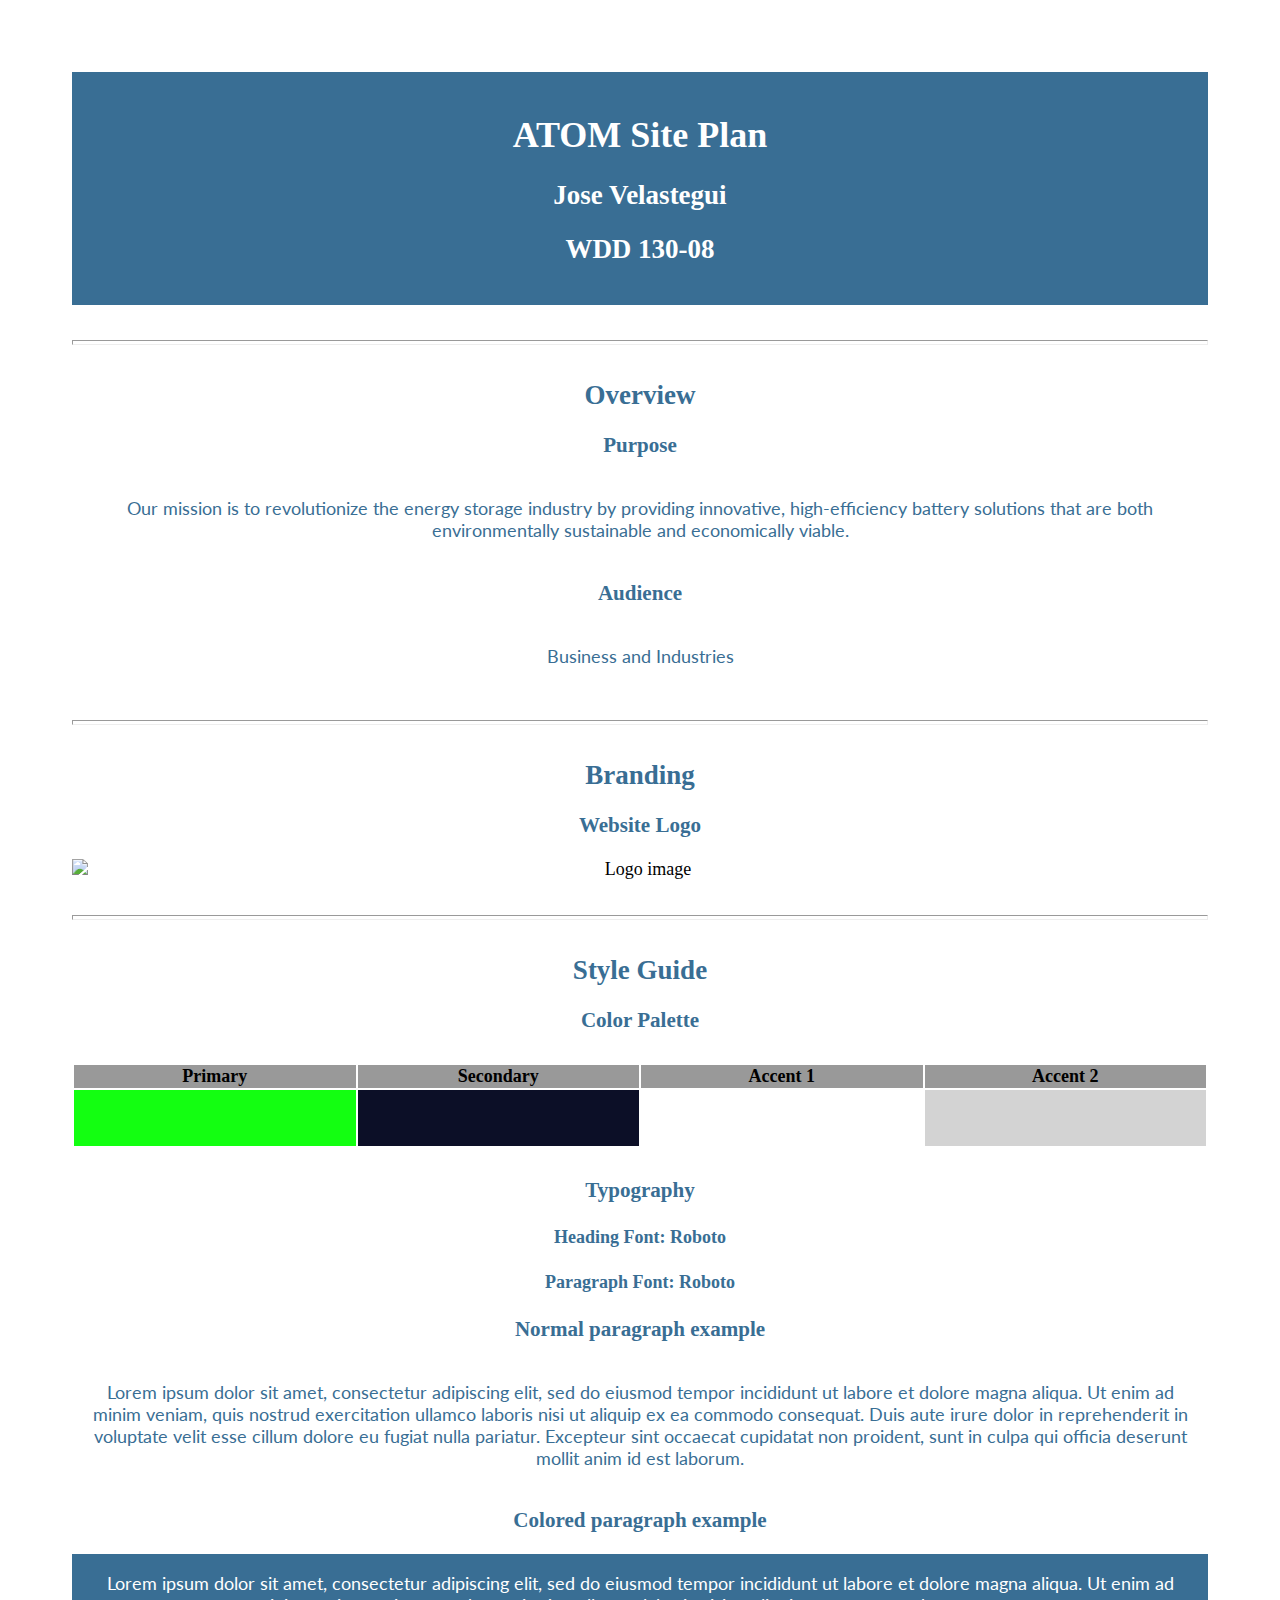
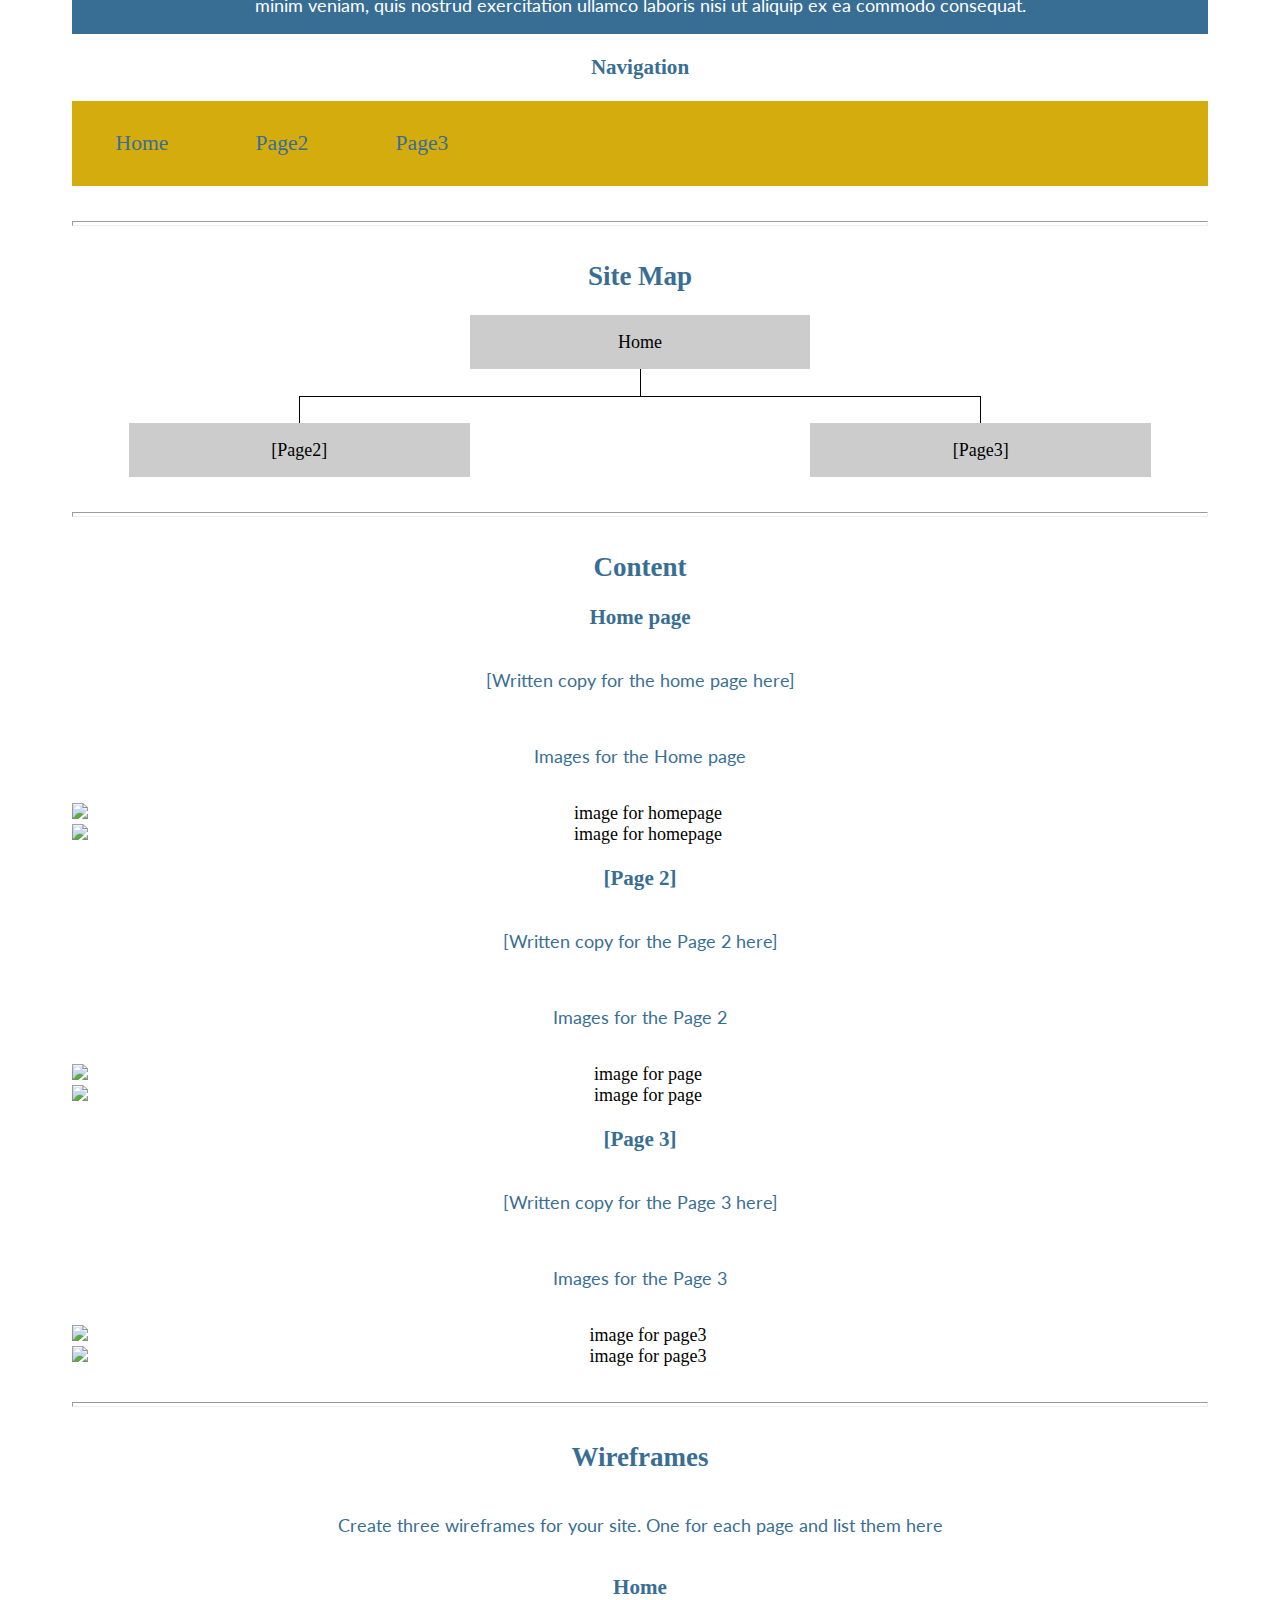
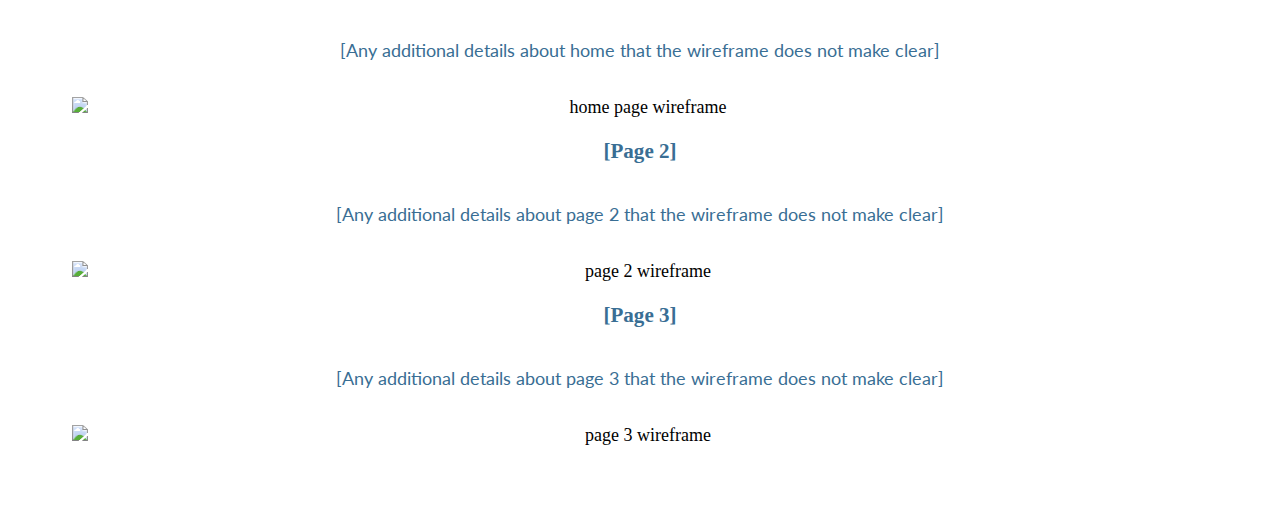
==== batteries/site-plan.html @ 7fd63aa9 "Site plane batteries" ====
<!DOCTYPE html>
<html lang="en-us">
    
  <head>
    <meta charset="utf-8">
    <title>Site Plan</title>
    <link type="text/css" rel="stylesheet" href="styles/site-plan.css">
  </head>

  <body>
    <header>
      <h1>ATOM Site Plan</h1>
      <h2>Jose Velastegui</h2>
      <h2>WDD 130-08</h2>
      <!-- In the header above, add the name or your site, your name and class number. For example if you are in section 3 you would put WDD 130.03 -->
    </header>
    <main>

      <!-- ------------------------Steps 2-3------------------------------ -->
      <hr>
      <h2>Overview</h2>
      <h3>Purpose</h3>
      <p>Our mission is to revolutionize the energy storage industry by providing innovative, high-efficiency battery solutions that are both environmentally sustainable and economically viable.</p>  <!-- change this -->


      <h3>Audience</h3>
      <p>Business and Industries</p>  <!-- change this -->

      <hr>
      <h2>Branding</h2>
      <h3>Website Logo</h3>
      <!-- Replace this with some sort of logo for your site.  A logo can be as simple as the name of your site in a nice font :) -->
      <img src="C:\Users\jose4\Documents\BYU\wdd130\batteries\images\2a39c949f693456dbe14bd95f2259e54-free.png" alt="Logo image">
      <hr>
      <h2>
        Style Guide
      </h2>

      <!-- ------------------------Steps 4-8------------------------------ -->

      <h3>
        Color Palette
      </h3>
      <!--  The colors you choose for a website are one of the most important decisions you will make. Follow the instructions on the activity in iLearn. You should have at least 2 colors but do not have to fill in all 4 if you do not need them.  -->

      <table class="colors">
        <tr><th>Primary</th><th>Secondary</th><th>Accent 1</th><th>Accent 2</th></tr>
        <!-- Switch to the site-plan.css file and change your colors there. -->
        <tr><td class="primary"></td><td class="secondary"></td><td class="accent1"></td><td class="accent2"></td></tr>
      </table>

      <!-- ------------------------Step 9------------------------------ -->

      <h3>
        Typography
      </h3>
      <!-- Choose a font for your paragraphs (body copy) and headlines. What font(s) have you chosen? Why did you choose what you did?  Make sure to review the list of web safe fonts at W3Schools.org as a starting point.  Think also about which of your colors above you might use for background and font colors. -->

      <h4>
        Heading Font: Roboto  <!-- change this -->
      </h4>
      <h4>
        Paragraph Font: Roboto  <!-- change this -->
      </h4>
      <h3>
        Normal paragraph example
      </h3>
      <p>
        Lorem ipsum dolor sit amet, consectetur adipiscing elit, sed do eiusmod tempor incididunt ut labore et dolore magna aliqua. Ut enim ad minim veniam, quis nostrud exercitation ullamco laboris nisi ut aliquip ex ea commodo consequat. Duis aute irure dolor in reprehenderit in voluptate velit esse cillum dolore eu fugiat nulla pariatur. Excepteur sint occaecat cupidatat non proident, sunt in culpa qui officia deserunt mollit anim id est laborum.
      </p>
      <h3>
        Colored paragraph example
      </h3>
      <p class="colored">
        Lorem ipsum dolor sit amet, consectetur adipiscing elit, sed do eiusmod tempor incididunt ut labore et dolore magna aliqua. Ut enim ad minim veniam, quis nostrud exercitation ullamco laboris nisi ut aliquip ex ea commodo consequat. 
      </p>

      <!-- ------------------------Step 10------------------------------ -->

      <h3>
        Navigation
      </h3>
      <!-- Think about how you want your navigation bar to look. In the site-plan.css file change the colors to your colors to get the look you desire. --> 
      <nav>
        <a href="#">Home</a>
        <a href="#">Page2</a>
        <a href="#">Page3</a>
      </nav>
      <hr>
      <h2>
        Site Map
      </h2>
      <div class="sitemap">
        <div class="sm-home">
          Home
        </div>
        <div class="sm-page2">
          [Page2] <!-- change this -->
        </div>
        <div class="sm-page3">
          [Page3]  <!-- change this -->
        </div>

        <div class="top">
          &nbsp;
        </div>
        <div class="left">
          &nbsp;
        </div>
        <div class="right">
          &nbsp;
        </div>

      </div>

      <!-- --------Content Section -------------- -->
      <hr>
      <h2>
        Content
      </h2>
      <h3>Home page</h3>
      <p>
        [Written copy for the home page here]
      </p>
      <p>Images for the Home page</p>
        <img src="#" alt="image for homepage">
        <img src="#" alt="image for homepage">

      </ul>
      <h3>[Page 2]</h3>
      <p>
        [Written copy for the Page 2 here]
      </p>
      <p>Images for the Page 2</p>
        <img src="#" alt="image for page">
        <img src="#" alt="image for page">

      </ul>
      <h3>[Page 3]</h3>
      <p>
        [Written copy for the Page 3 here]
      </p>
      <p>Images for the Page 3</p>
        <img src="#" alt="image for page3">
        <img src="#" alt="image for page3">

      </ul>
      <hr>
      <h2>
        Wireframes
      </h2>
      <p>
        Create three wireframes for your site. One for each page and list them here</p>

      <h3>Home</h3>
      <p>         
        [Any additional details about home that the wireframe does not make clear]
      </p>
      <img src="#" alt="home page wireframe">

      <h3>[Page 2]</h3>
      <p>         
        [Any additional details about page 2 that the wireframe does not make clear]
      </p>
      <img src="#" alt="page 2 wireframe">

      <h3>[Page 3]</h3>
      <p>         
        [Any additional details about page 3 that the wireframe does not make clear]
      </p>
      <img src="#" alt="page 3 wireframe">
    </main>
  </body>

</html>
---- batteries/styles/site-plan.css ----
/* if you are using any Google fonts change the font names below to your fonts. 
Any spaces in your font name should be replaced with a +. 
Fonts are separated by a | */
@import url("https://fonts.googleapis.com/css?family=IM+Fell+French+Canon+SC|Lato");

:root {
  /* change the values below to your colors from your palette */
  --primary-color: #13ff11;
  --secondary-color: #0c0f27;
  --accent1-color: white;
  --accent2-color: #d3d3d3;

  /* change the values below to your chosen font(s) */
  --heading-font: "IM Fell French Canon SC";
  --paragraph-font: Lato, Helvetica, sans-serif;

  /* these colors below should be chosen from among your palette colors above */
  --headline-color-on-white: #396e94; /* headlines on a white background */
  --headline-color-on-color: white; /* headlines on a colored background */
  --paragraph-color-on-white: #396e94; /* paragraph text on a white background */
  --paragraph-color-on-color: white; /* paragraph text on a colored background */
  --paragraph-background-color: #396e94;
  --nav-link-color: #396e94;
  --nav-background-color: #d4ac0d;
  --nav-hover-link-color: white;
  --nav-hover-background-color: #396e94;
}

/*  Look around below...but DON'T CHANGE ANYTHING! */

body {
  max-width: 1200px;
  margin: 0 auto;
  padding: 4em;
  font-size: 18px;
  text-align: center;
}
img {
  display: block;
  margin: 0 auto;
}
h1,
h2,
h3,
h4,
h5,
h6 {
  font-family: var(--heading-font);
  color: var(--headline-color-on-white);
}
h2 {
  text-align: center;
}
hr {
  height: 3px;
  margin: 35px 0;
  background: var(--accent1-color);
}
header {
  padding: 1em;
  text-align: center;
  color: var(--headline-color-on-color);
  background-color: var(--paragraph-background-color);
}
header > h1,
header > h2 {
  color: var(--headline-color-on-color);
}

p {
  font-family: var(--paragraph-font);
  color: var(--paragraph-color-on-white);
  padding: 1em;
}
.colors {
  width: 100%;
  min-width: 350px;
  margin: 30px auto;
  text-align: center;
}
.colors th {
  background-color: #999;
}
.colors td {
  width: 25%;
  height: 3em;
}

.primary {
  background-color: var(--primary-color);
}
.secondary {
  background-color: var(--secondary-color);
}
.accent1 {
  background-color: var(--accent1-color);
}
.accent2 {
  background-color: var(--accent2-color);
}

p.colored {
  background-color: var(--paragraph-background-color);
  color: var(--paragraph-color-on-color);
}

nav {
  background-color: var(--nav-background-color);
  line-height: 3em;
  text-align: center;
  font-size: 1.2em;
}
nav {
  list-style-type: none;
  display: flex;
}
nav a {
  padding: 1em;
  min-width: 120px;
  text-decoration: none;
  padding: 10px;
}
nav a:link,
nav a:visited {
  color: var(--nav-link-color);
}
nav a:hover {
  color: var(--nav-hover-link-color);
  background-color: var(--nav-hover-background-color);
}

.sitemap {
  display: grid;
  justify-content: center;

  grid-template-columns: repeat(6, 15%);
  grid-template-rows: 3em 1.5em 1.5em 3em;
  grid-template-areas:
    ". . home home . ."
    ". . . top . ."
    ". left left right right ."
    "page2 page2 . . page3 page3";
}
.sitemap > div {
  text-align: center;
}
.sm-home {
  grid-area: home;
  background-color: #ccc;
  line-height: 3em;
}
.sm-page2 {
  grid-area: page2;
  background-color: #ccc;
  line-height: 3em;
}
.sm-page3 {
  grid-area: page3;
  background-color: #ccc;
  line-height: 3em;
}

.top {
  grid-area: top;
  border-left: 1px solid;
}

.left {
  grid-area: left;
  border-top: 1px solid;
  border-left: 1px solid;
}

.right {
  grid-area: right;
  border-top: 1px solid;
  border-right: 1px solid;
}
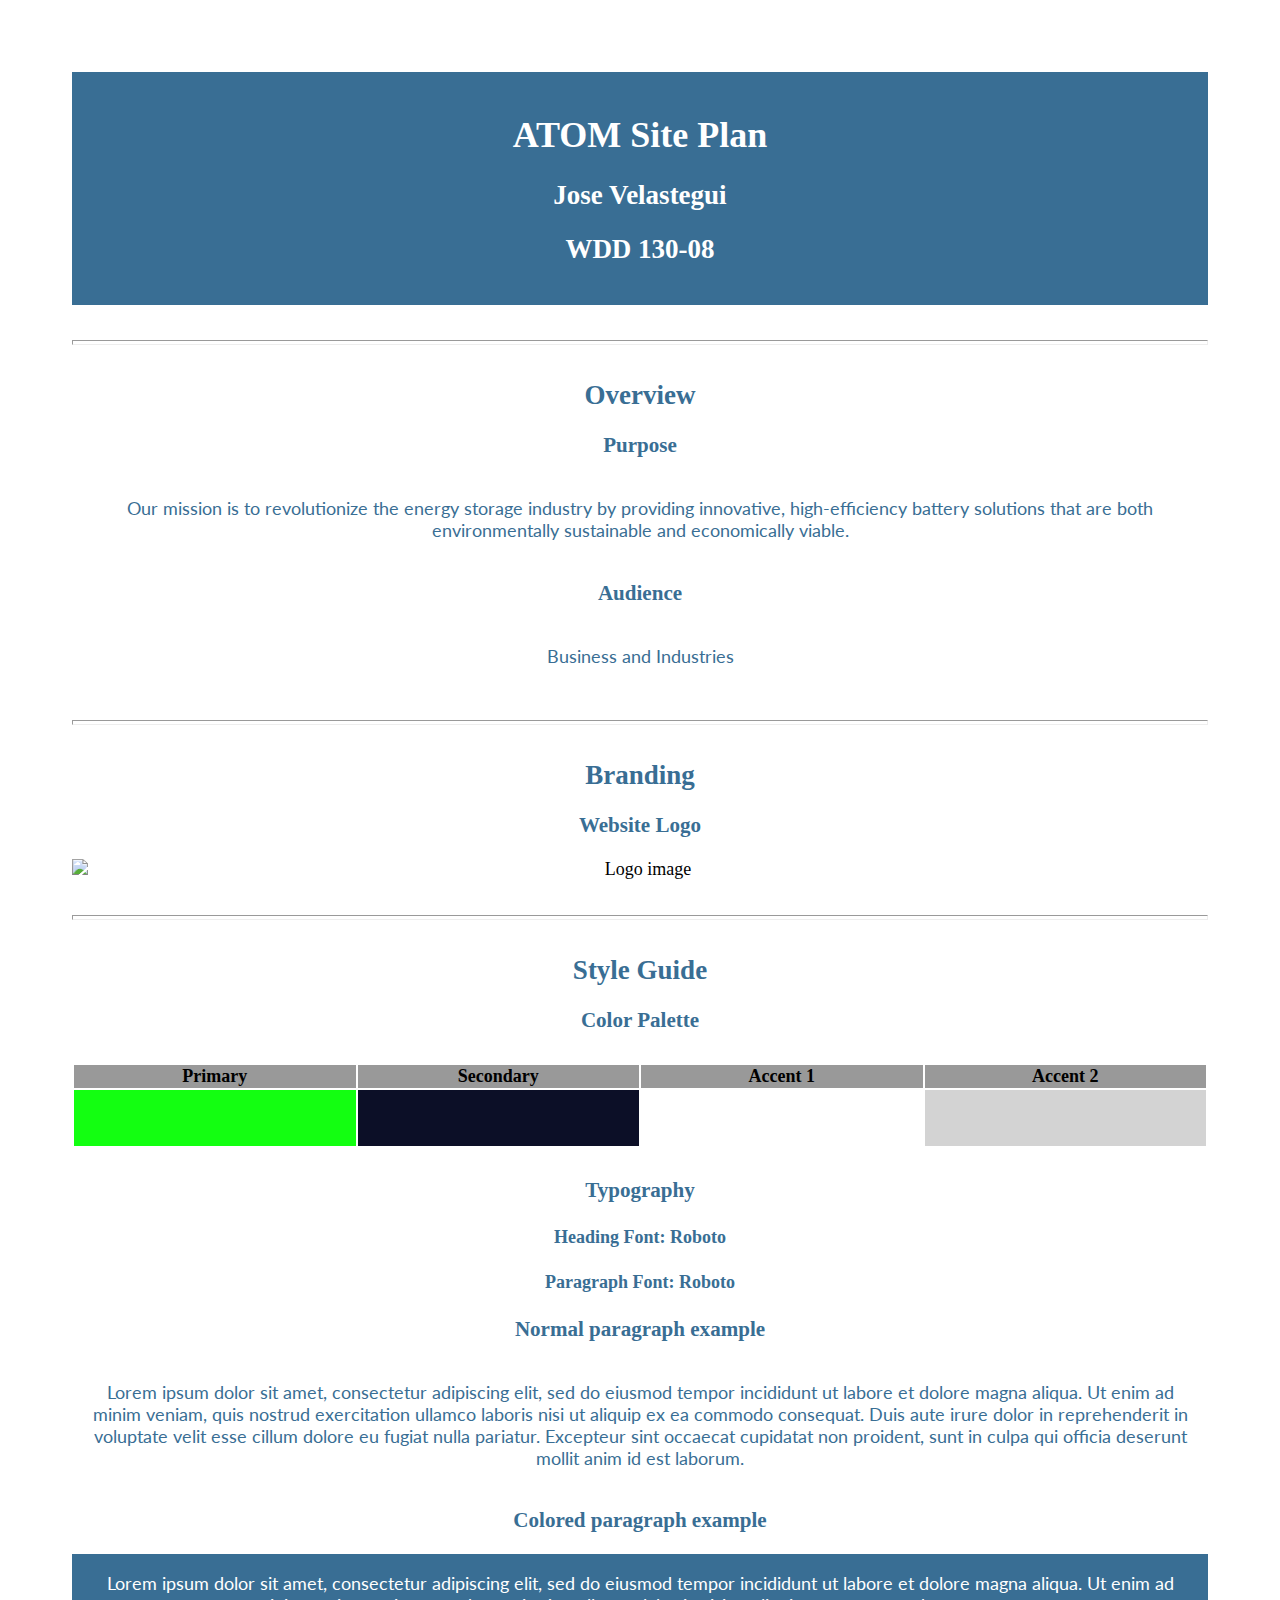
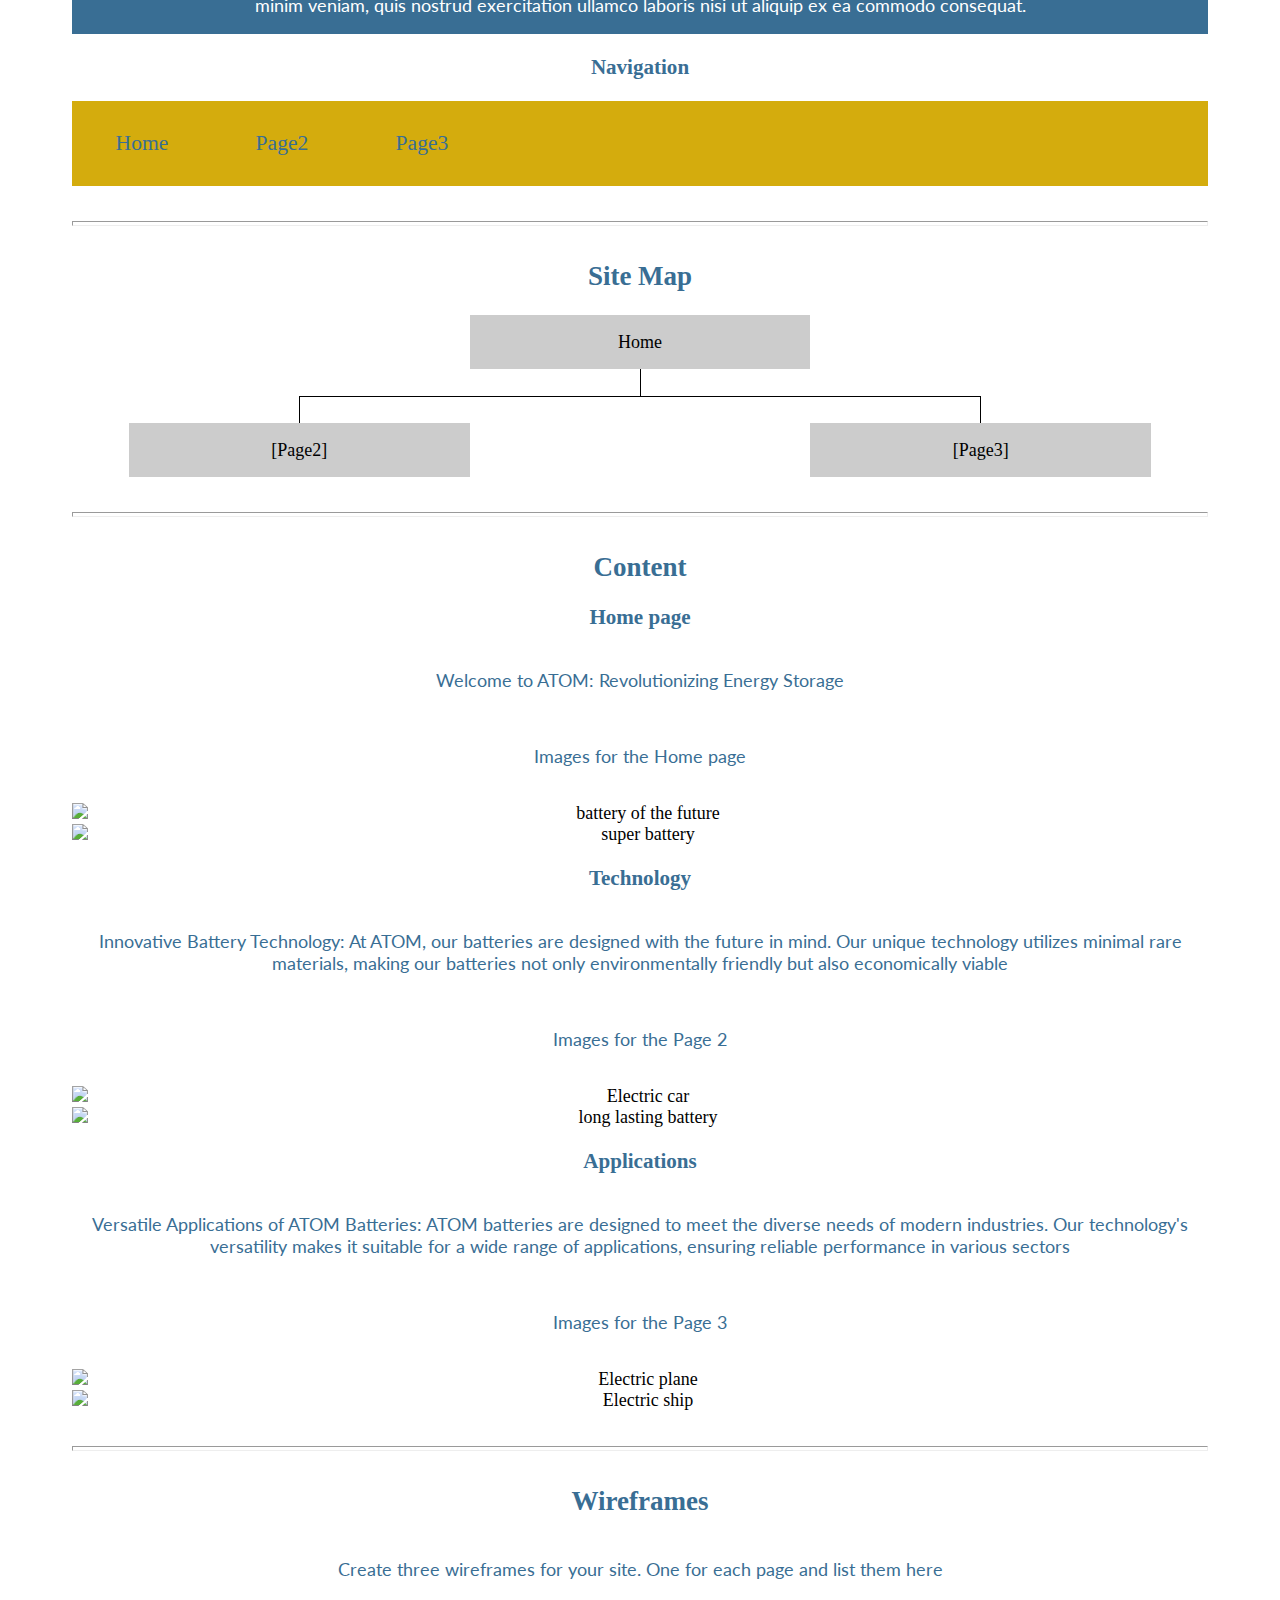
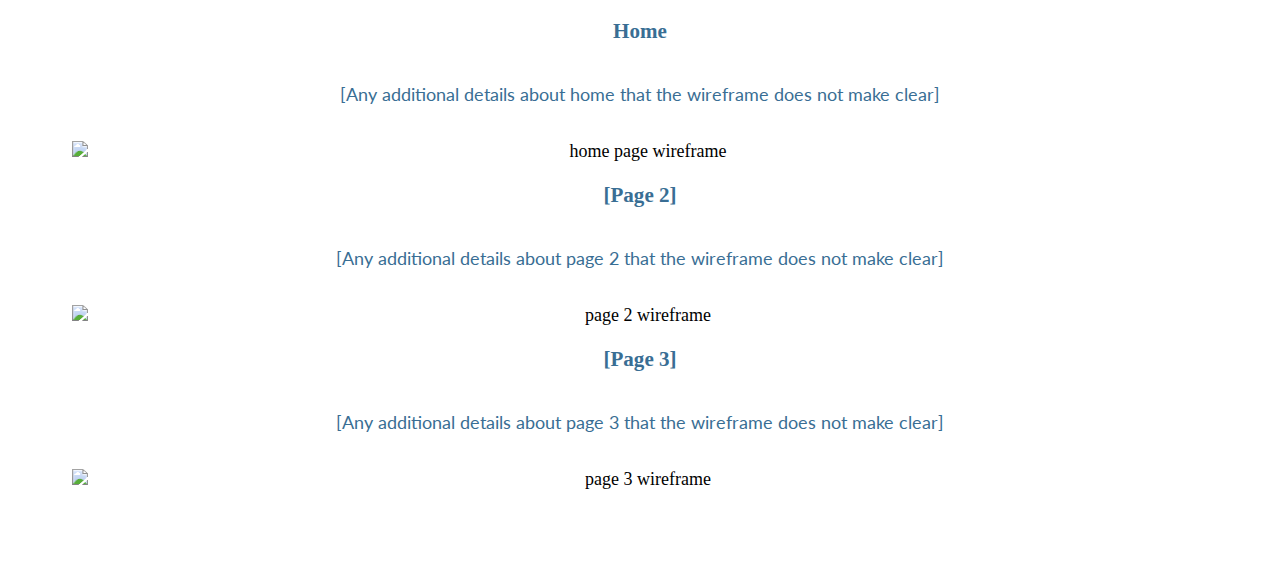
==== commit 4610135f: "Content" ====
--- a/batteries/site-plan.html
+++ b/batteries/site-plan.html
@@ -31,7 +31,7 @@
       <h2>Branding</h2>
       <h3>Website Logo</h3>
       <!-- Replace this with some sort of logo for your site.  A logo can be as simple as the name of your site in a nice font :) -->
-      <img src="C:\Users\jose4\Documents\BYU\wdd130\batteries\images\2a39c949f693456dbe14bd95f2259e54-free.png" alt="Logo image">
+      <img src="C:\Users\jose4\Documents\BYU\wdd130\batteries\images\logo.png" alt="Logo image">
       <hr>
       <h2>
         Style Guide
@@ -53,6 +53,7 @@
       <!-- ------------------------Step 9------------------------------ -->
 
       <h3>
+
         Typography
       </h3>
       <!-- Choose a font for your paragraphs (body copy) and headlines. What font(s) have you chosen? Why did you choose what you did?  Make sure to review the list of web safe fonts at W3Schools.org as a starting point.  Think also about which of your colors above you might use for background and font colors. -->
@@ -121,29 +122,29 @@
       </h2>
       <h3>Home page</h3>
       <p>
-        [Written copy for the home page here]
+        Welcome to ATOM: Revolutionizing Energy Storage
       </p>
       <p>Images for the Home page</p>
-        <img src="#" alt="image for homepage">
-        <img src="#" alt="image for homepage">
+        <img src="C:\Users\jose4\Documents\BYU\wdd130\batteries\images\battery2.jpg" alt="battery of the future">
+        <img src="C:\Users\jose4\Documents\BYU\wdd130\batteries\images\battery3.jpg" alt="super battery">
 
       </ul>
-      <h3>[Page 2]</h3>
+      <h3>Technology</h3>
       <p>
-        [Written copy for the Page 2 here]
+        Innovative Battery Technology: At ATOM, our batteries are designed with the future in mind. Our unique technology utilizes minimal rare materials, making our batteries not only environmentally friendly but also economically viable 
       </p>
       <p>Images for the Page 2</p>
-        <img src="#" alt="image for page">
-        <img src="#" alt="image for page">
+        <img src="C:\Users\jose4\Documents\BYU\wdd130\batteries\images\car.jpg" alt="Electric car">
+        <img src="C:\Users\jose4\Documents\BYU\wdd130\batteries\images\battery1.png" alt="long lasting battery">
 
       </ul>
-      <h3>[Page 3]</h3>
+      <h3>Applications</h3>
       <p>
-        [Written copy for the Page 3 here]
+        Versatile Applications of ATOM Batteries: ATOM batteries are designed to meet the diverse needs of modern industries. Our technology's versatility makes it suitable for a wide range of applications, ensuring reliable performance in various sectors
       </p>
       <p>Images for the Page 3</p>
-        <img src="#" alt="image for page3">
-        <img src="#" alt="image for page3">
+        <img src="C:\Users\jose4\Documents\BYU\wdd130\batteries\images\plane.jpeg" alt="Electric plane">
+        <img src="C:\Users\jose4\Documents\BYU\wdd130\batteries\images\ship.jpg" alt="Electric ship">
 
       </ul>
       <hr>
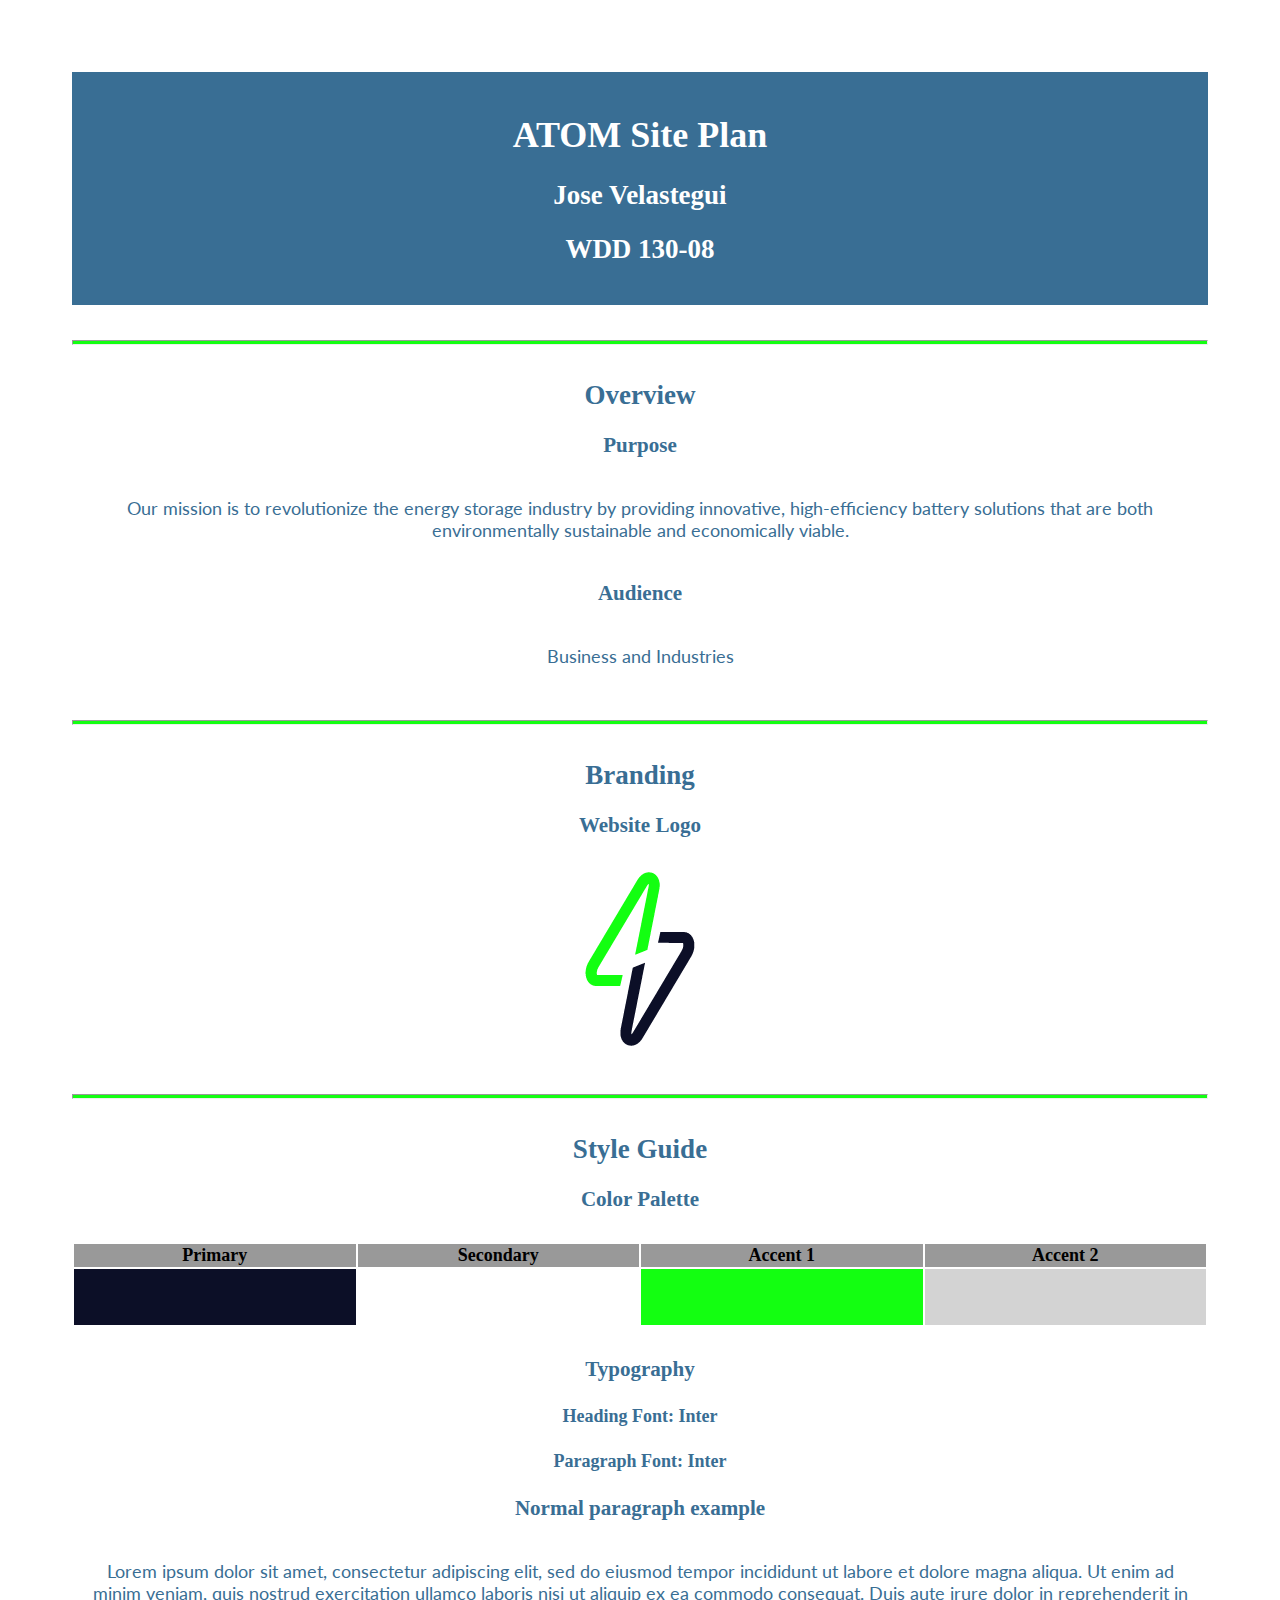
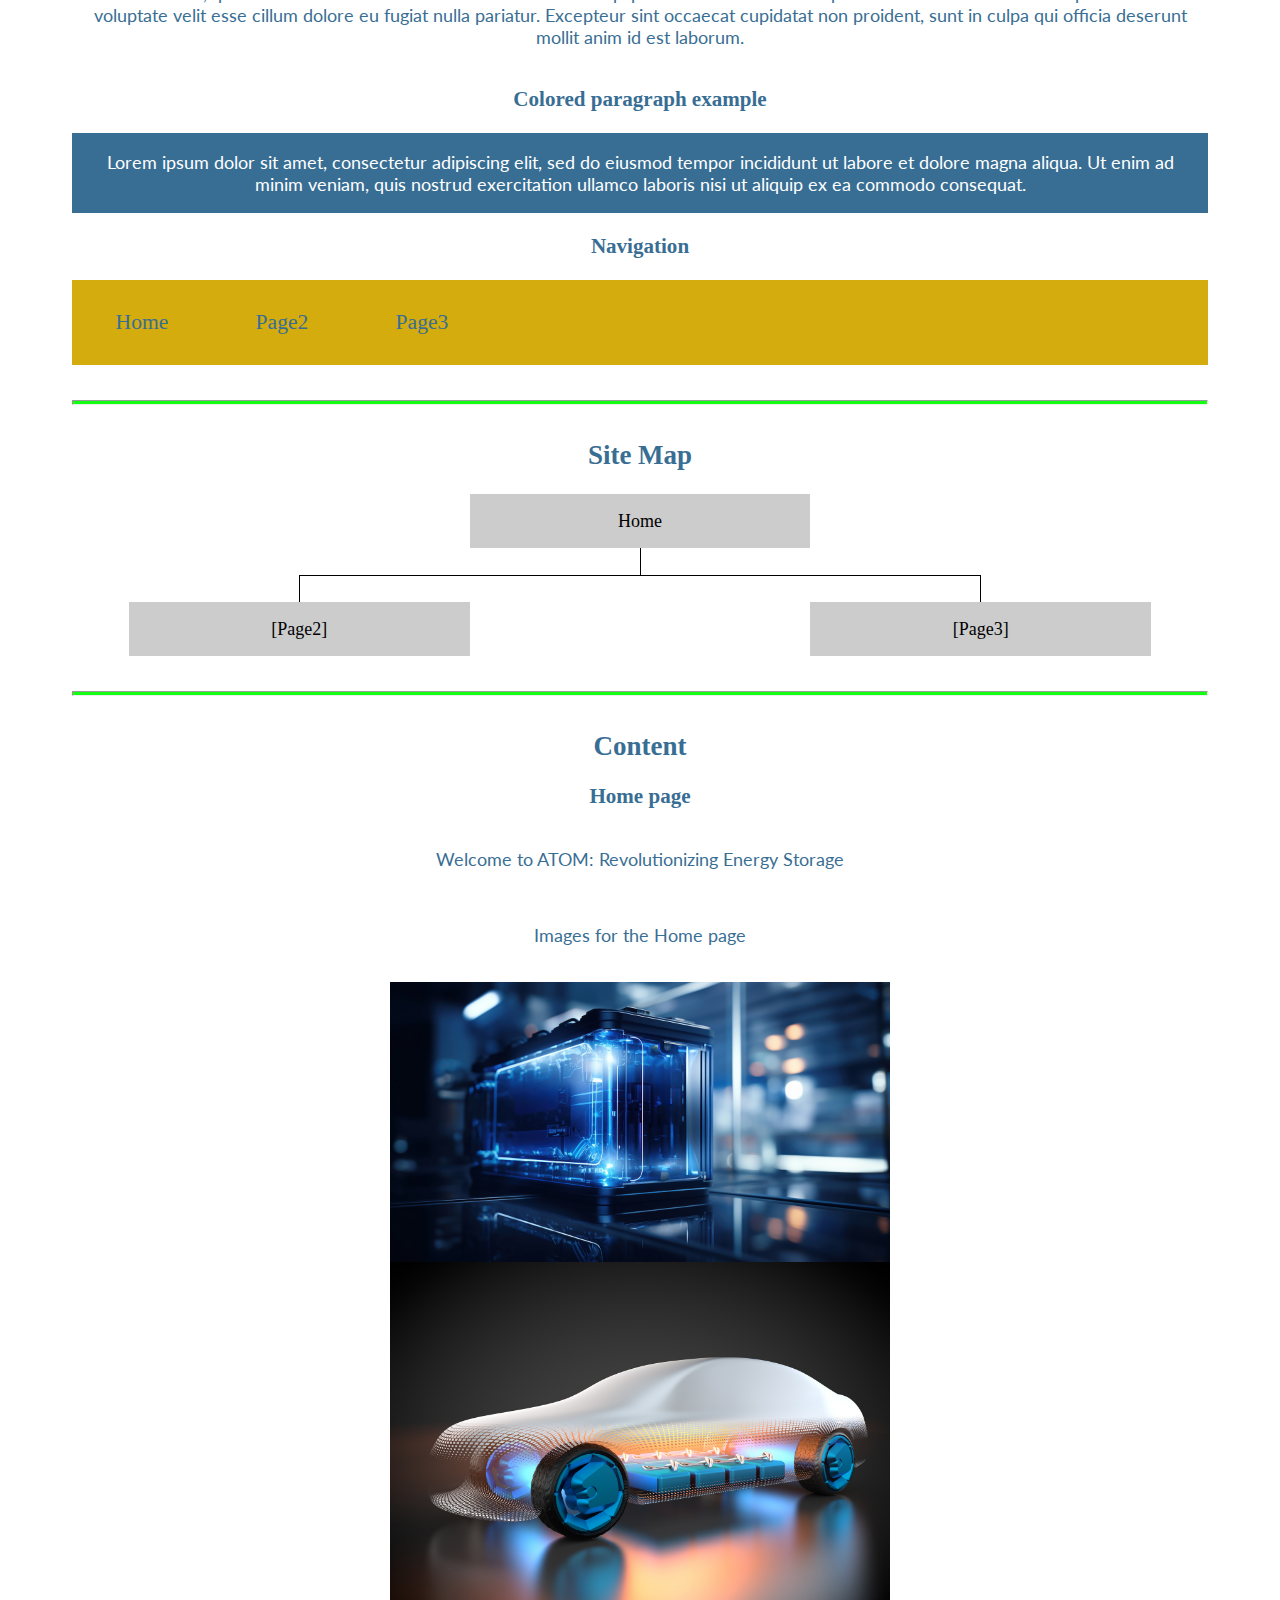
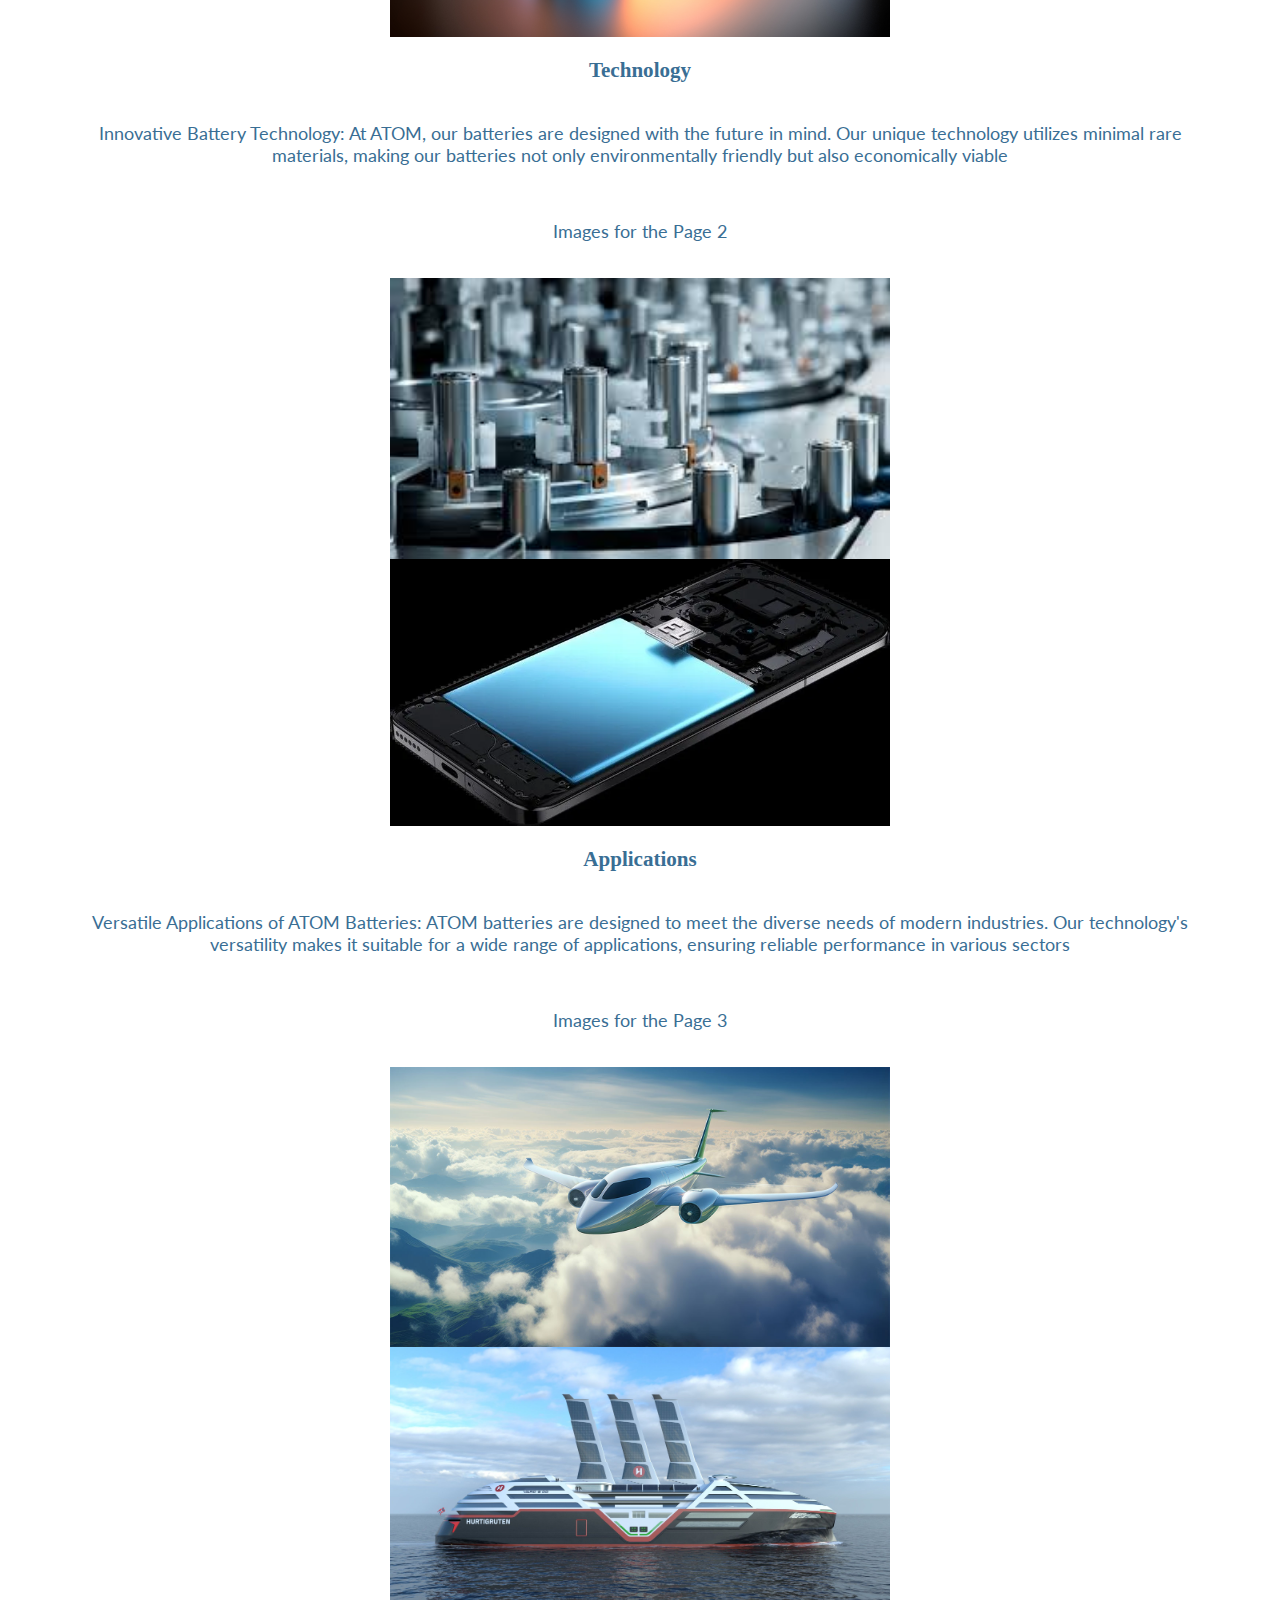
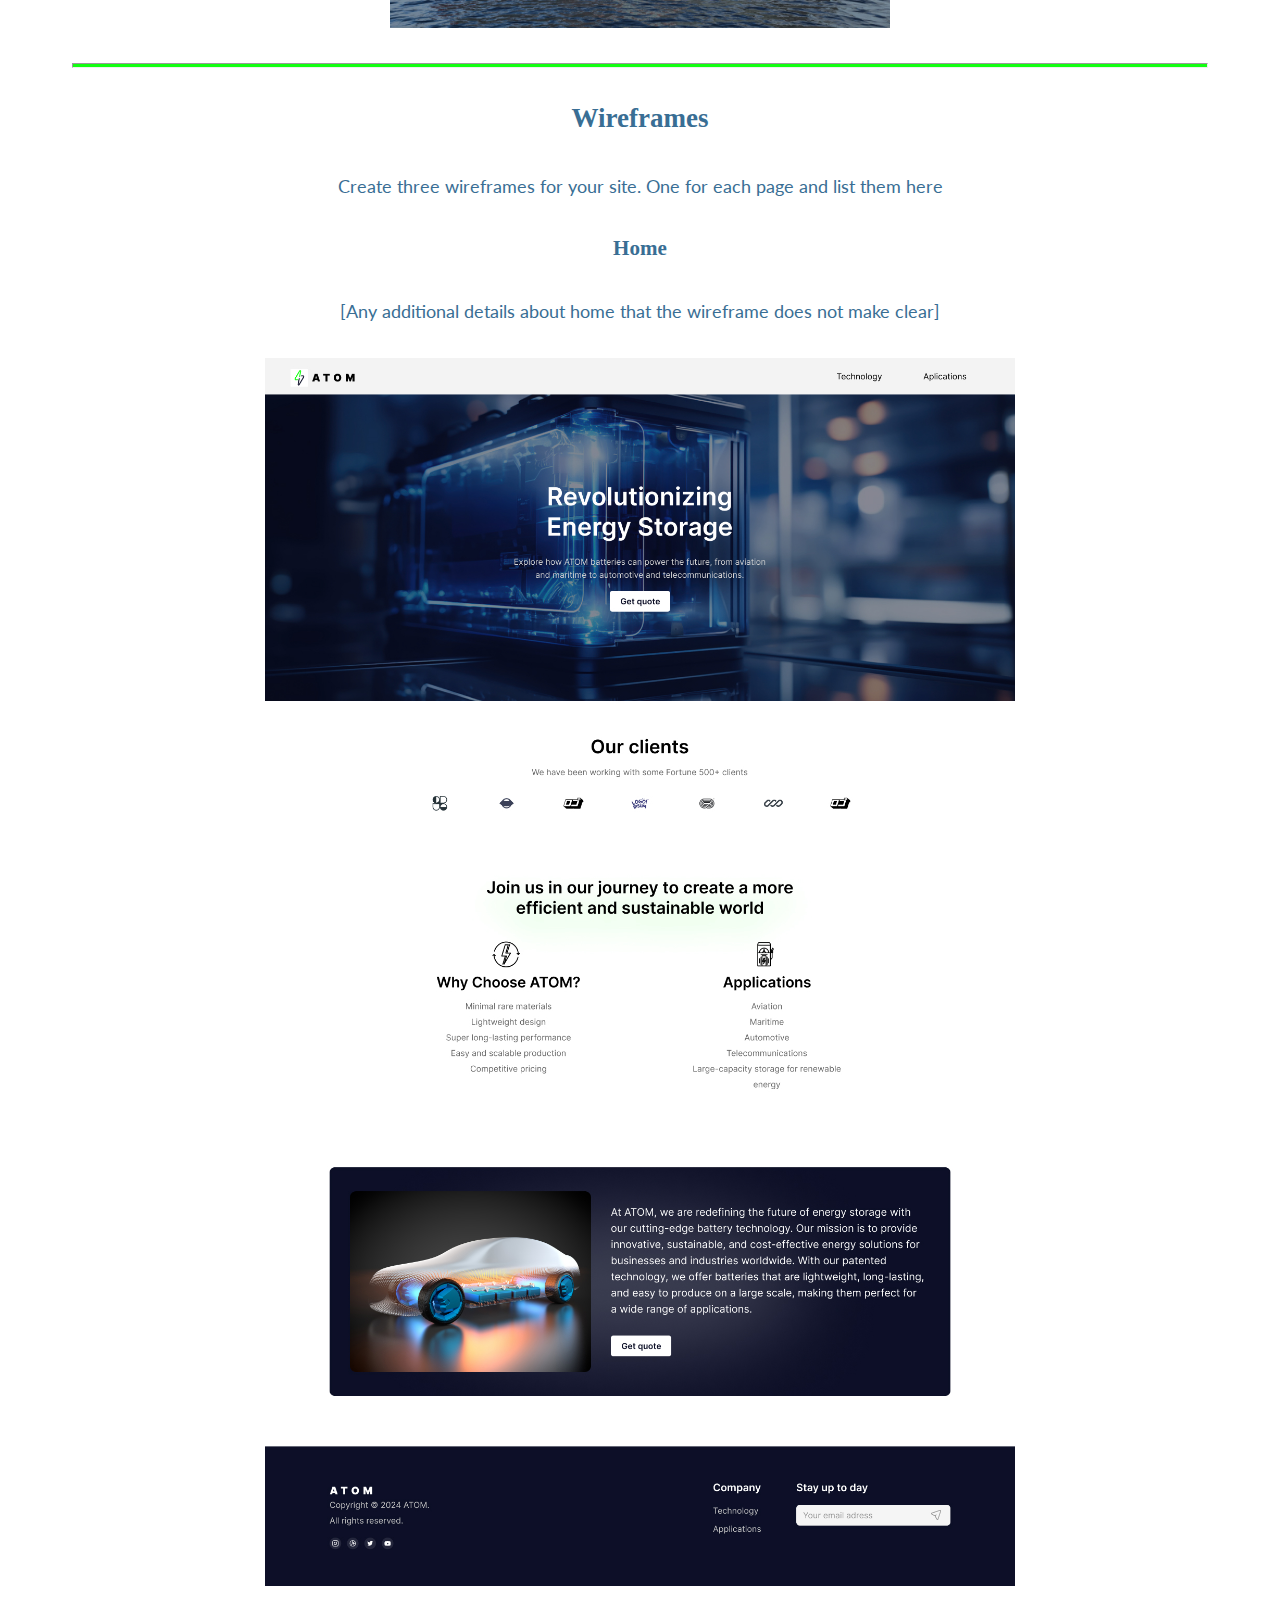
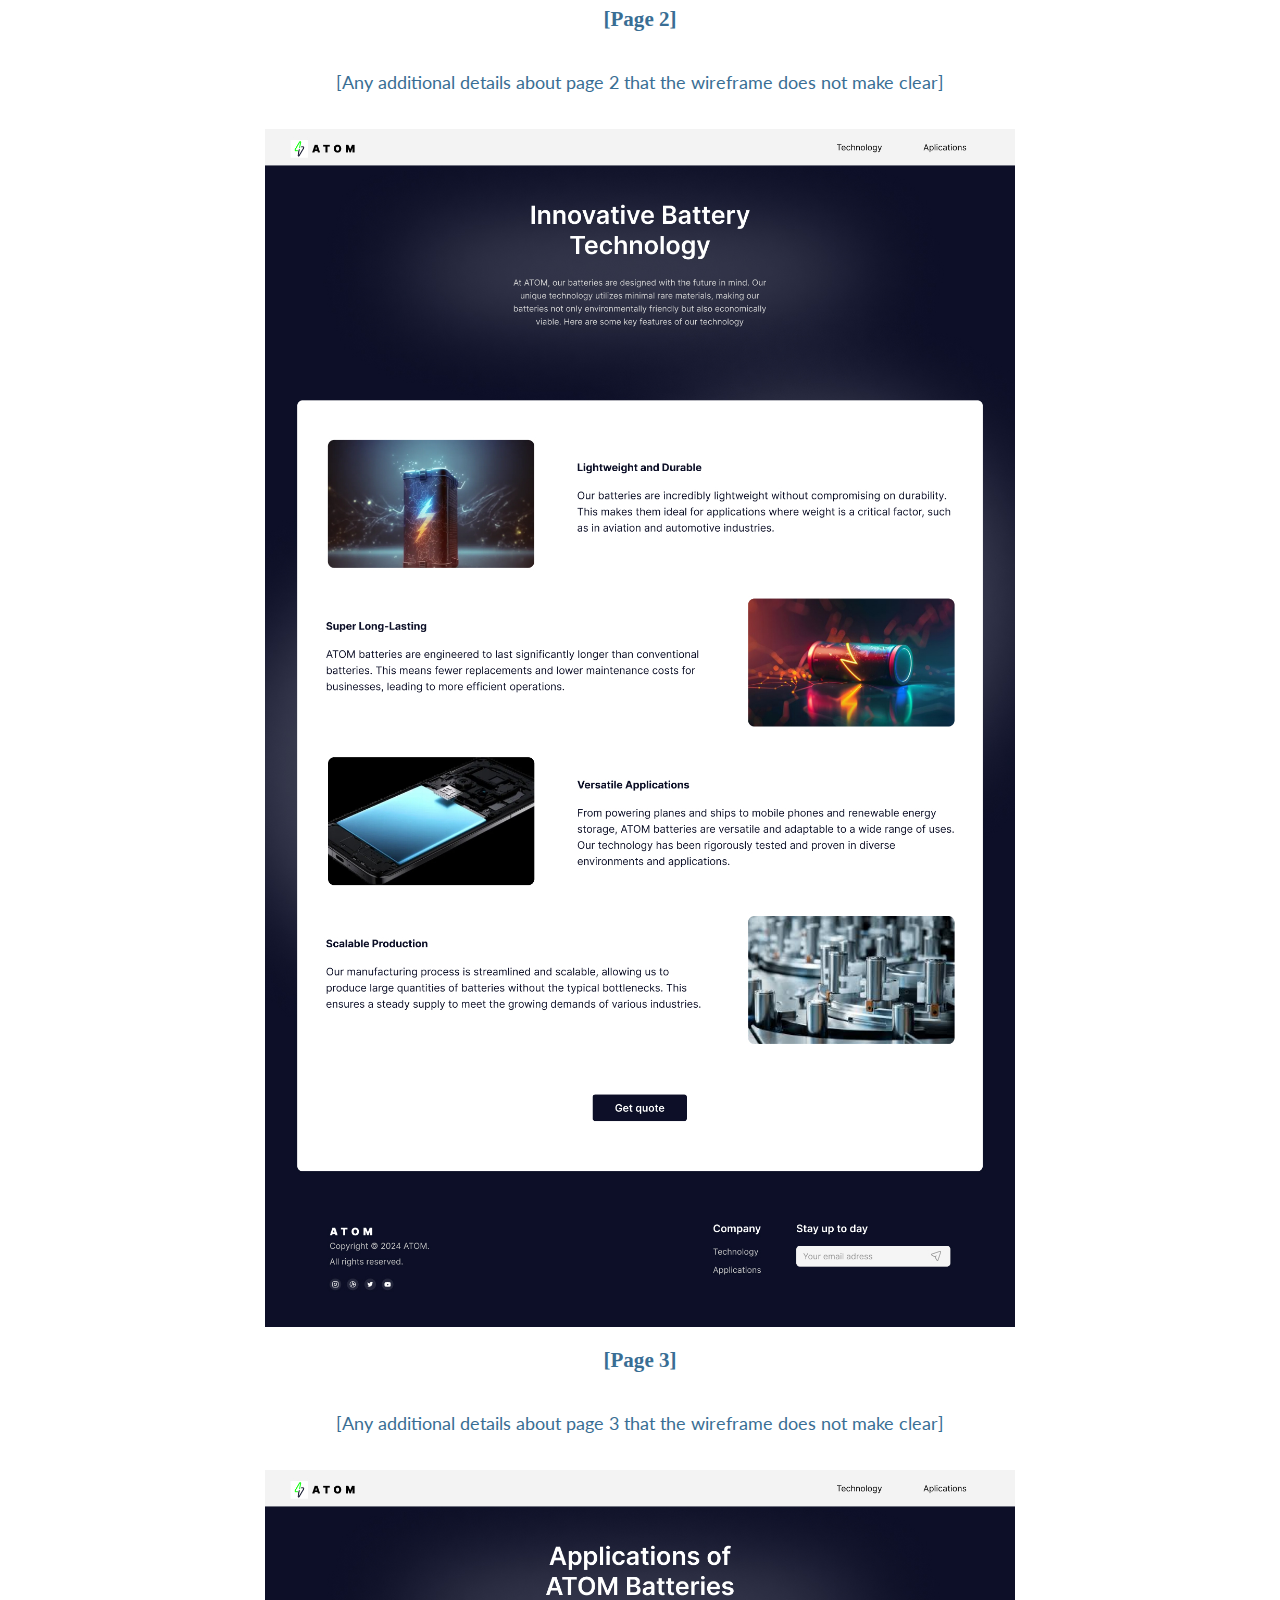
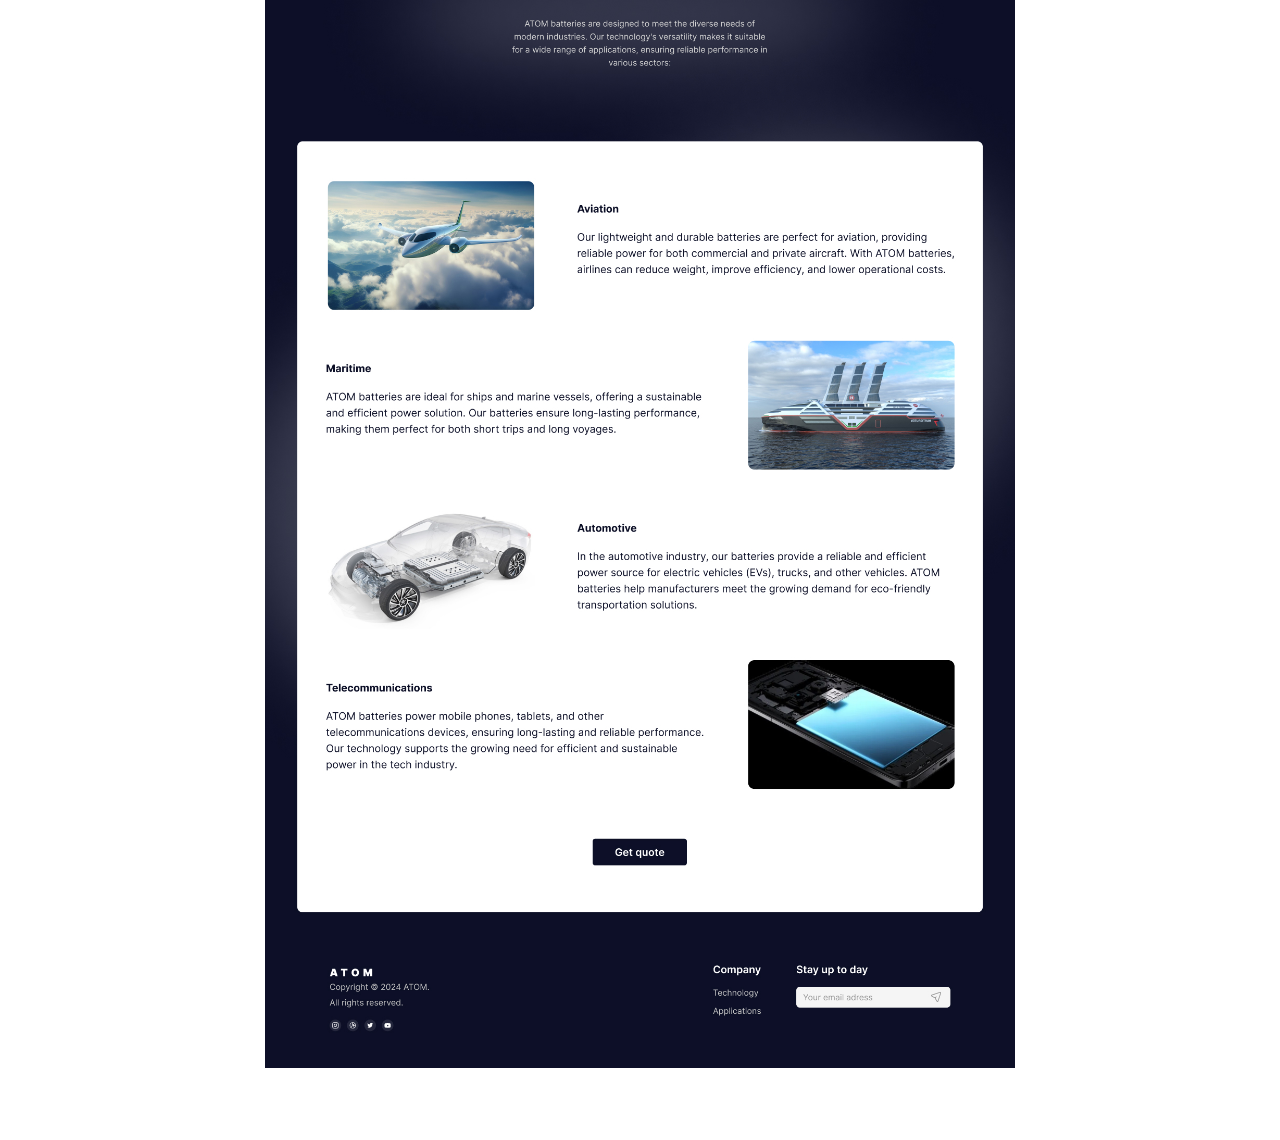
==== commit 3e21c471: "W09 - Completed Personal Site Plan" ====
--- a/batteries/site-plan.html
+++ b/batteries/site-plan.html
@@ -31,7 +31,7 @@
       <h2>Branding</h2>
       <h3>Website Logo</h3>
       <!-- Replace this with some sort of logo for your site.  A logo can be as simple as the name of your site in a nice font :) -->
-      <img src="C:\Users\jose4\Documents\BYU\wdd130\batteries\images\logo.png" alt="Logo image">
+      <img src="images/logo.png" alt="Logo image">
       <hr>
       <h2>
         Style Guide
@@ -59,10 +59,10 @@
       <!-- Choose a font for your paragraphs (body copy) and headlines. What font(s) have you chosen? Why did you choose what you did?  Make sure to review the list of web safe fonts at W3Schools.org as a starting point.  Think also about which of your colors above you might use for background and font colors. -->
 
       <h4>
-        Heading Font: Roboto  <!-- change this -->
+        Heading Font: Inter  <!-- change this -->
       </h4>
       <h4>
-        Paragraph Font: Roboto  <!-- change this -->
+        Paragraph Font: Inter  <!-- change this -->
       </h4>
       <h3>
         Normal paragraph example
@@ -125,8 +125,8 @@
         Welcome to ATOM: Revolutionizing Energy Storage
       </p>
       <p>Images for the Home page</p>
-        <img src="C:\Users\jose4\Documents\BYU\wdd130\batteries\images\battery2.jpg" alt="battery of the future">
-        <img src="C:\Users\jose4\Documents\BYU\wdd130\batteries\images\battery3.jpg" alt="super battery">
+        <img src="images/battery2.jpg" high="500" width="500" alt="battery of the future">
+        <img src="images/car.jpg" high="500" width="500" alt="car battery">
 
       </ul>
       <h3>Technology</h3>
@@ -134,8 +134,8 @@
         Innovative Battery Technology: At ATOM, our batteries are designed with the future in mind. Our unique technology utilizes minimal rare materials, making our batteries not only environmentally friendly but also economically viable 
       </p>
       <p>Images for the Page 2</p>
-        <img src="C:\Users\jose4\Documents\BYU\wdd130\batteries\images\car.jpg" alt="Electric car">
-        <img src="C:\Users\jose4\Documents\BYU\wdd130\batteries\images\battery1.png" alt="long lasting battery">
+        <img src="images/battery6.jpg" high="500" width="500" alt="battery production">
+        <img src="images/battery5.webp" high="500" width="500" alt="phone battery">
 
       </ul>
       <h3>Applications</h3>
@@ -143,8 +143,8 @@
         Versatile Applications of ATOM Batteries: ATOM batteries are designed to meet the diverse needs of modern industries. Our technology's versatility makes it suitable for a wide range of applications, ensuring reliable performance in various sectors
       </p>
       <p>Images for the Page 3</p>
-        <img src="C:\Users\jose4\Documents\BYU\wdd130\batteries\images\plane.jpeg" alt="Electric plane">
-        <img src="C:\Users\jose4\Documents\BYU\wdd130\batteries\images\ship.jpg" alt="Electric ship">
+        <img src="images/plane.jpeg" high="500" width="500" alt="electric plane">
+        <img src="images/ship.jpg" high="500" width="500" alt="electric ship">
 
       </ul>
       <hr>
@@ -158,19 +158,19 @@
       <p>         
         [Any additional details about home that the wireframe does not make clear]
       </p>
-      <img src="#" alt="home page wireframe">
+      <img src="images/Home page - 1.jpg" width="750" alt="home page wireframe">
 
       <h3>[Page 2]</h3>
       <p>         
         [Any additional details about page 2 that the wireframe does not make clear]
       </p>
-      <img src="#" alt="page 2 wireframe">
+      <img src="images/Page - 2.jpg" width="750" alt="page 2 wireframe">
 
       <h3>[Page 3]</h3>
       <p>         
         [Any additional details about page 3 that the wireframe does not make clear]
       </p>
-      <img src="#" alt="page 3 wireframe">
+      <img src="images/Page - 3.jpg" width="750" alt="page 3 wireframe">
     </main>
   </body>
 
--- a/batteries/styles/site-plan.css
+++ b/batteries/styles/site-plan.css
@@ -5,9 +5,9 @@
 
 :root {
   /* change the values below to your colors from your palette */
-  --primary-color: #13ff11;
-  --secondary-color: #0c0f27;
-  --accent1-color: white;
+  --primary-color: #0c0f27;
+  --secondary-color: #white;
+  --accent1-color: #13ff11;
   --accent2-color: #d3d3d3;
 
   /* change the values below to your chosen font(s) */
